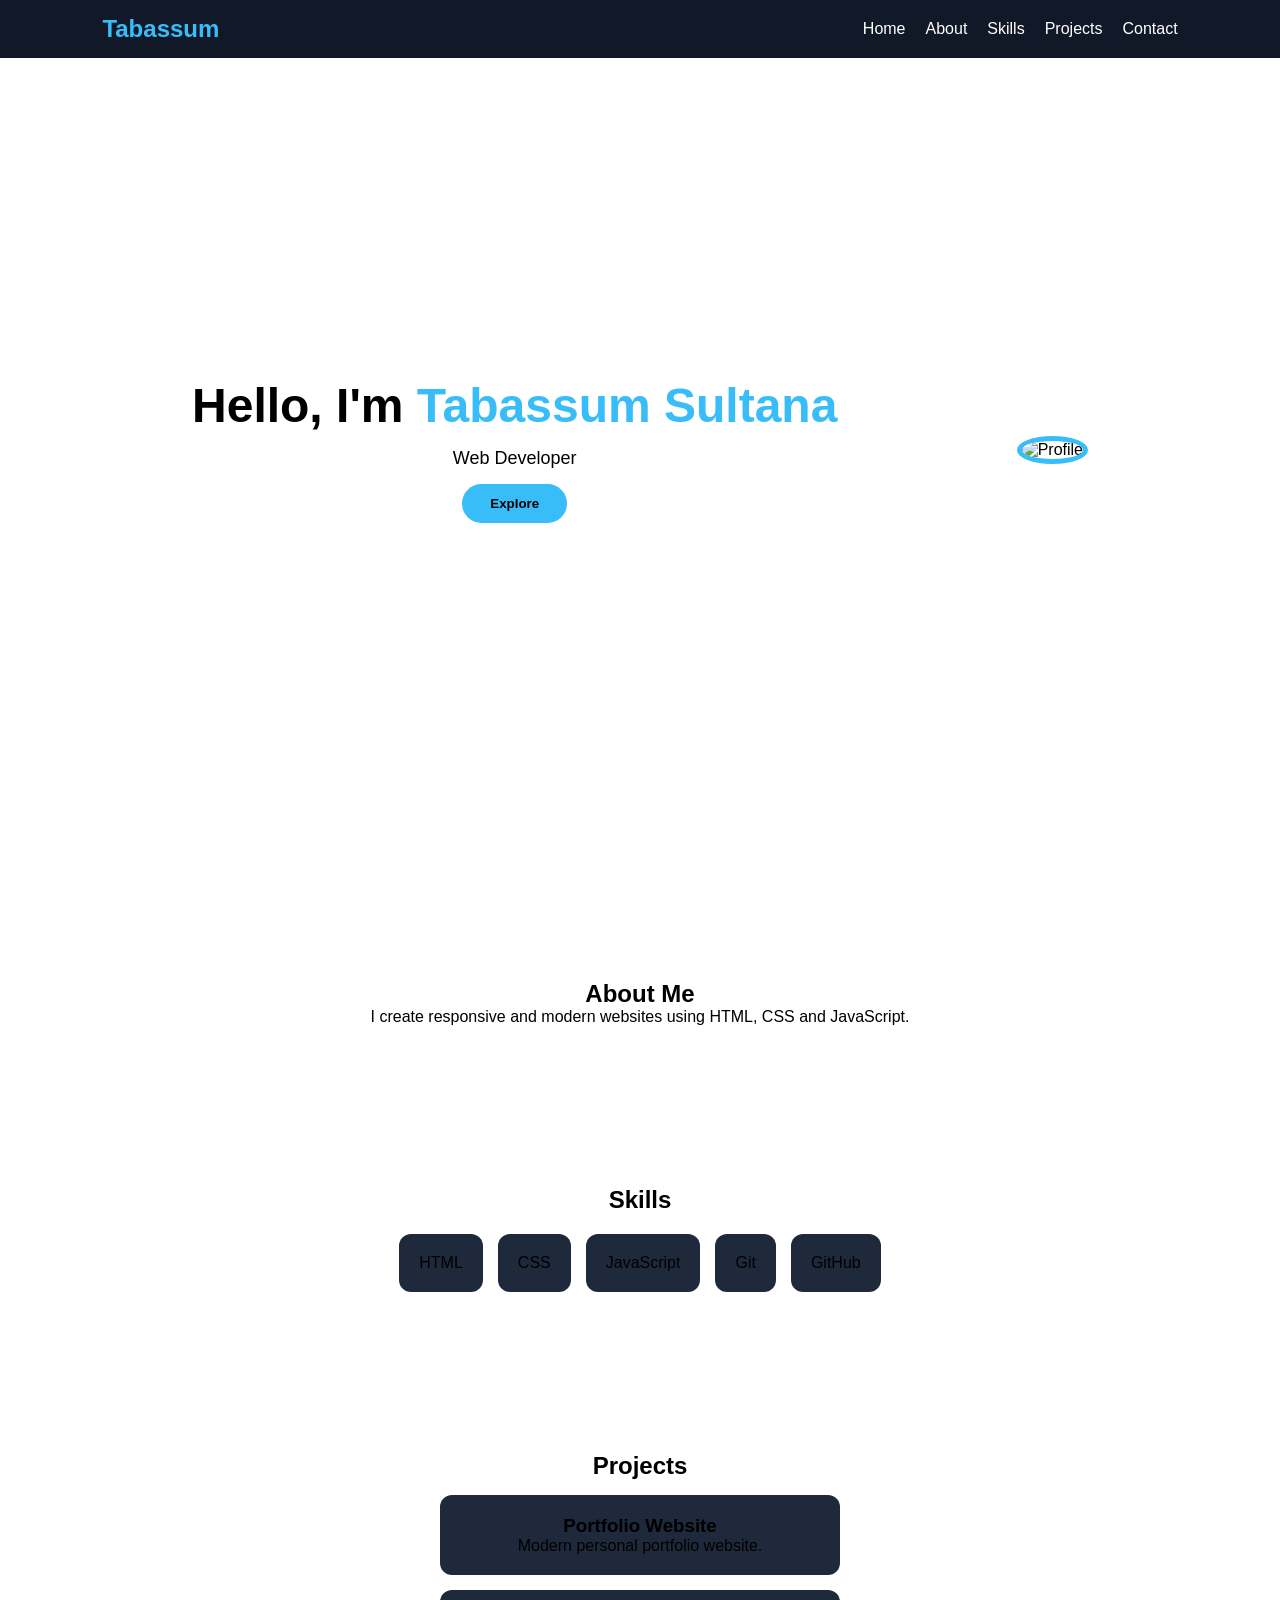
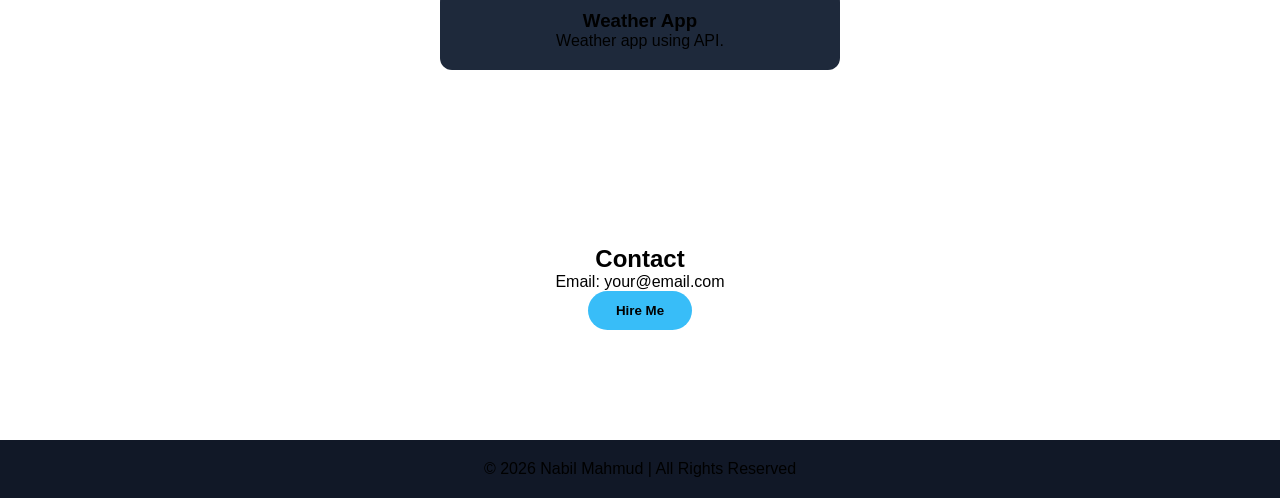
==== index.html @ b13ef78a "change background and name" ====
<!DOCTYPE html>
<html lang="en">
<head>
<meta charset="UTF-8">
<meta name="viewport" content="width=device-width, initial-scale=1.0">
<title>Tabassum Portfolio</title>
<link rel="stylesheet" href="style.css">
</head>
<body>

<header>
<nav>
<h2>Tabassum</h2>
<ul>
<li><a href="#home">Home</a></li>
<li><a href="#about">About</a></li>
<li><a href="#skills">Skills</a></li>
<li><a href="#projects">Projects</a></li>
<li><a href="#contact">Contact</a></li>
</ul>
</nav>
</header>

<section id="home" class="hero">
<div class="text">
<h1>Hello, I'm <span>Tabassum Sultana</span></h1>
<p> Web Developer</p>
<button onclick="scrollToSection()">Explore</button>
</div>

<div class="image">
<img src="images/profile.jpg" alt="Profile">
</div>
</section>

<section id="about">
<h2>About Me</h2>
<p>I create responsive and modern websites using HTML, CSS and JavaScript.</p>
</section>

<section id="skills">
<h2>Skills</h2>
<div class="cards">
<div>HTML</div>
<div>CSS</div>
<div>JavaScript</div>
<div>Git</div>
<div>GitHub</div>
</div>
</section>

<section id="projects">
<h2>Projects</h2>

<div class="project">
<h3>Portfolio Website</h3>
<p>Modern personal portfolio website.</p>
</div>

<div class="project">
<h3>Weather App</h3>
<p>Weather app using API.</p>
</div>

</section>

<section id="contact">
<h2>Contact</h2>
<p>Email: your@email.com</p>
<button onclick="showMessage()">Hire Me</button>
</section>

<footer>
<p>© 2026 Tabassum Sulatna</p>
</footer>

<script src="script.js"></script>

</body>
</html>
---- style.css ----
*{
margin:0;
padding:0;
box-sizing:border-box;
font-family:'Poppins',sans-serif;
scroll-behavior:smooth;
}

body{
body{
    margin:0;
    font-family:'Poppins',sans-serif;
    color:#fff;
    background:linear-gradient(-45deg,#0f172a,#1e3a8a,#7c3aed,#06b6d4,#0f172a);
    background-size:400% 400%;
    animation:bgMove 12s ease infinite;
}

@keyframes bgMove{
    0%{
        background-position:0% 50%;
    }
    50%{
        background-position:100% 50%;
    }
    100%{
        background-position:0% 50%;
    }
}
}

header{
position:fixed;
top:0;
width:100%;
background:#111827;
padding:15px 8%;
}

nav{
display:flex;
justify-content:space-between;
align-items:center;
}

nav h2{
color:#38bdf8;
}

nav ul{
display:flex;
list-style:none;
gap:20px;
}

nav a{
color:white;
text-decoration:none;
transition:.3s;
}

nav a:hover{
color:#38bdf8;
}

.hero{
min-height:100vh;
display:flex;
justify-content:space-around;
align-items:center;
padding:100px 8%;
}

.text h1{
font-size:48px;
}

.text span{
color:#38bdf8;
}

.text p{
margin:15px 0;
font-size:18px;
}

button{
padding:12px 28px;
border:none;
background:#38bdf8;
color:#000;
border-radius:30px;
cursor:pointer;
font-weight:bold;
transition:.3s;
}

button:hover{
transform:scale(1.05);
}

.image img{
width:280px;
border-radius:50%;
border:5px solid #38bdf8;
}

section{
padding:80px 8%;
text-align:center;
}

.cards{
display:flex;
justify-content:center;
gap:15px;
flex-wrap:wrap;
margin-top:20px;
}

.cards div,
.project{
background:#1e293b;
padding:20px;
border-radius:12px;
transition:.3s;
}

.cards div:hover,
.project:hover{
transform:translateY(-8px);
background:#334155;
}

.project{
margin:15px auto;
max-width:400px;
}

footer{
text-align:center;
padding:20px;
background:#111827;
margin-top:30px;
}

@media(max-width:768px){
.hero{
flex-direction:column;
text-align:center;
}

nav{
flex-direction:column;
gap:10px;
}

nav ul{
flex-wrap:wrap;
justify-content:center;
}

.image img{
margin-top:30px;
width:220px;
}
}
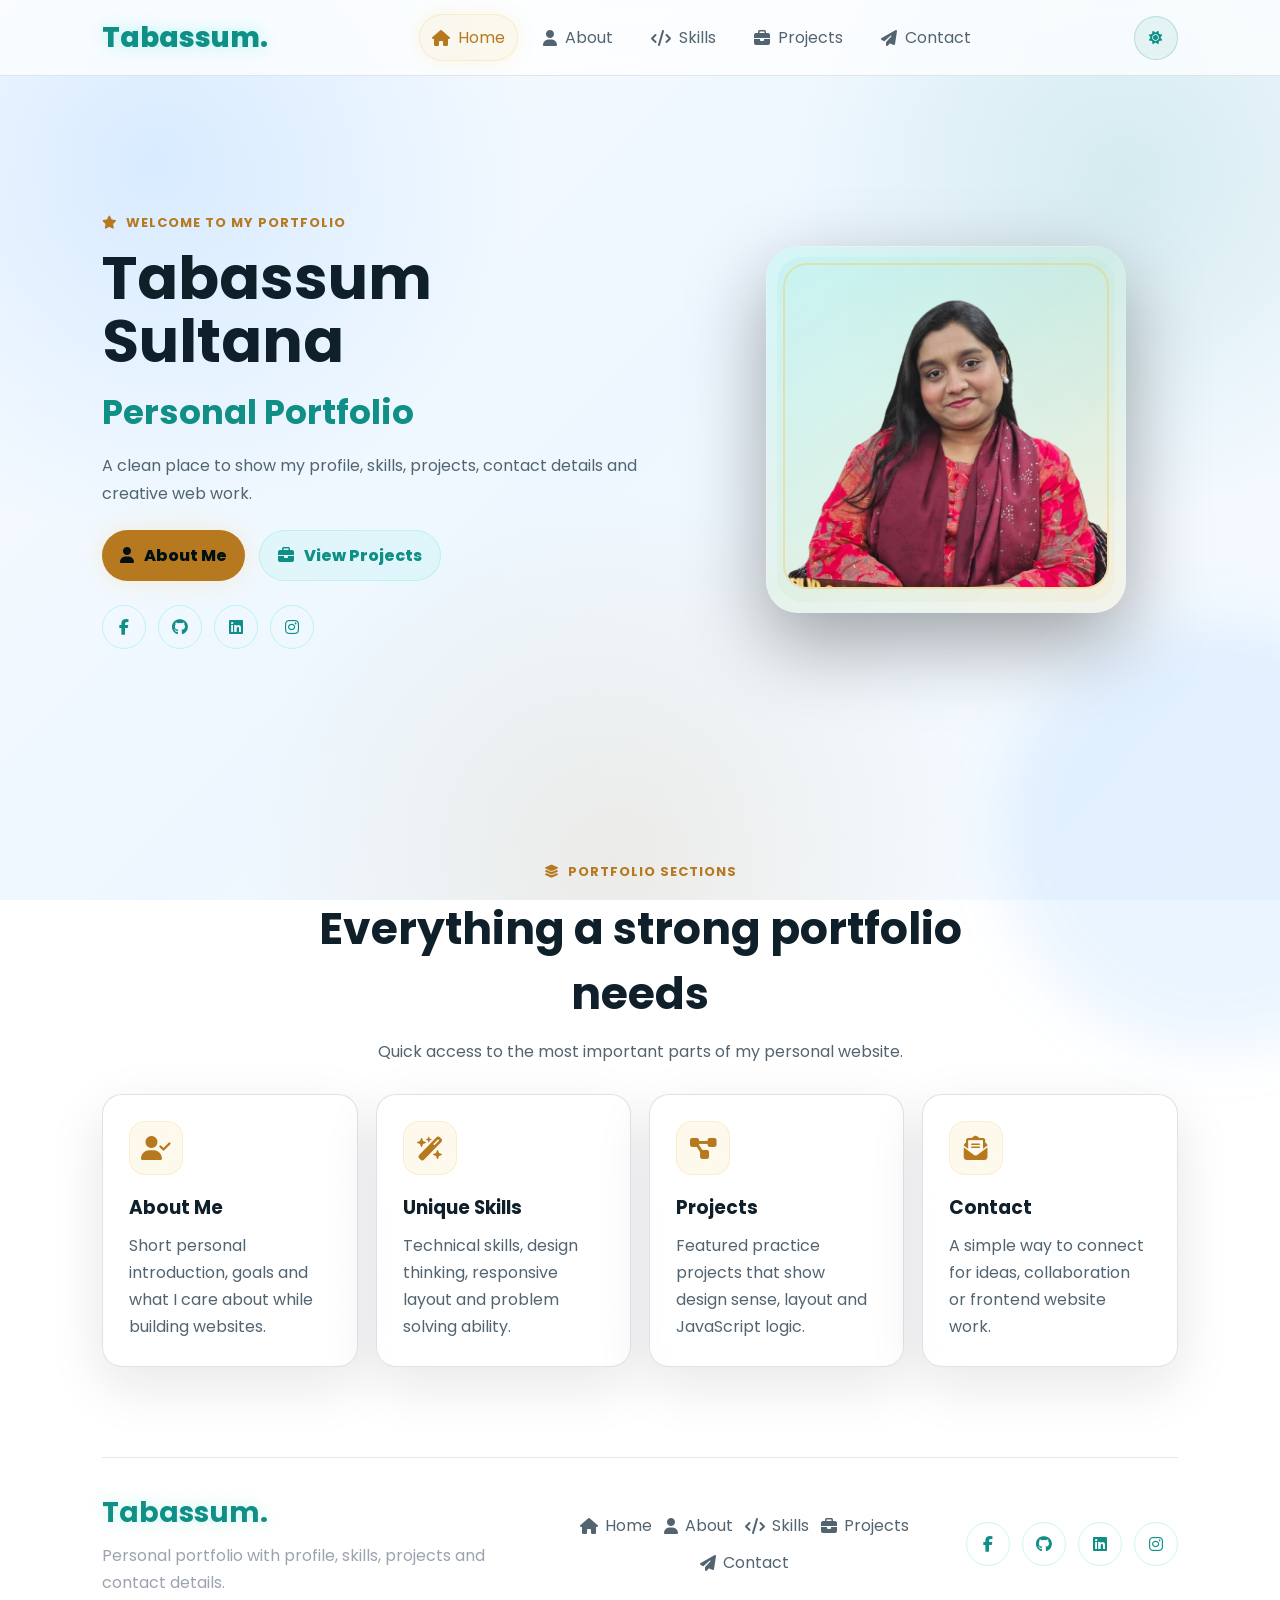
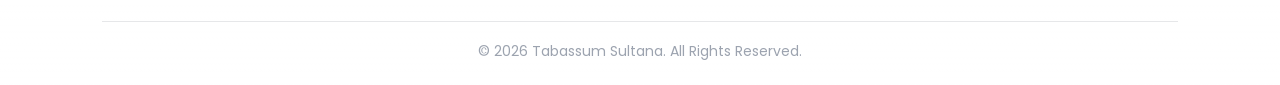
==== commit c96484bb: "change bg,fearure ,icon" ====
--- a/index.html
+++ b/index.html
@@ -3,78 +3,110 @@
 <head>
 <meta charset="UTF-8">
 <meta name="viewport" content="width=device-width, initial-scale=1.0">
-<title>Tabassum Portfolio</title>
+<title>Tabassum Sultana | Home</title>
 <link rel="stylesheet" href="style.css">
+<link rel="preconnect" href="https://fonts.googleapis.com">
+<link href="https://fonts.googleapis.com/css2?family=Poppins:wght@300;400;500;600;700;800&display=swap" rel="stylesheet">
+<link rel="stylesheet" href="https://cdnjs.cloudflare.com/ajax/libs/font-awesome/6.6.0/css/all.min.css">
 </head>
 <body>
-
 <header>
 <nav>
-<h2>Tabassum</h2>
+<a class="logo" href="index.html">Tabassum.</a>
 <ul>
-<li><a href="#home">Home</a></li>
-<li><a href="#about">About</a></li>
-<li><a href="#skills">Skills</a></li>
-<li><a href="#projects">Projects</a></li>
-<li><a href="#contact">Contact</a></li>
+<li><a class="nav-link active" href="index.html"><i class="fa-solid fa-house"></i>Home</a></li>
+<li><a class="nav-link" href="about.html"><i class="fa-solid fa-user"></i>About</a></li>
+<li><a class="nav-link" href="skills.html"><i class="fa-solid fa-code"></i>Skills</a></li>
+<li><a class="nav-link" href="projects.html"><i class="fa-solid fa-briefcase"></i>Projects</a></li>
+<li><a class="nav-link" href="contact.html"><i class="fa-solid fa-paper-plane"></i>Contact</a></li>
 </ul>
+<button class="theme-toggle" type="button" aria-label="Switch color mode" data-theme-toggle>
+<i class="fa-solid fa-moon"></i>
+</button>
 </nav>
 </header>
 
-<section id="home" class="hero">
-<div class="text">
-<h1>Hello, I'm <span>Tabassum Sultana</span></h1>
-<p> Web Developer</p>
-<button onclick="scrollToSection()">Explore</button>
+<main>
+<section class="hero">
+<div class="content" data-reveal>
+<span class="eyebrow"><i class="fa-solid fa-star"></i>Welcome to my portfolio</span>
+<h1>Tabassum Sultana</h1>
+<h2 data-type-text="Personal Portfolio"></h2>
+<p>A clean place to show my profile, skills, projects, contact details and creative web work.</p>
+<div class="actions">
+<a class="btn" href="about.html"><i class="fa-solid fa-user"></i>About Me</a>
+<a class="btn secondary" href="projects.html"><i class="fa-solid fa-briefcase"></i>View Projects</a>
+</div>
+<div class="social-row">
+<a class="icon-btn" href="https://www.facebook.com/share/1QXWCEkzje/" target="_blank" rel="noopener noreferrer"><i class="fab fa-facebook-f"></i></a>
+<a class="icon-btn" href="https://github.com/tabassum-sultana/portfolio" target="_blank" rel="noopener noreferrer"><i class="fab fa-github"></i></a>
+<a class="icon-btn" href="https://www.linkedin.com/in/tabassum-sultana-5222b7308?utm_source=share_via&utm_content=profile&utm_medium=member_android" target="_blank" rel="noopener noreferrer"><i class="fab fa-linkedin"></i></a>
+<a class="icon-btn" href="https://www.instagram.com/tabassumsultana320?igsh=a2ZwYTFmMGZiYm00" target="_blank" rel="noopener noreferrer"><i class="fab fa-instagram"></i></a>
+</div>
 </div>
 
-<div class="image">
-<img src="images/profile.jpg" alt="Profile">
+<div class="portrait-card" data-reveal>
+<img src="assets/heroimage.png" alt="Tabassum Sultana">
 </div>
 </section>
 
-<section id="about">
-<h2>About Me</h2>
-<p>I create responsive and modern websites using HTML, CSS and JavaScript.</p>
-</section>
+<section class="portfolio-needs">
+<div class="section-heading" data-reveal>
+<span class="eyebrow"><i class="fa-solid fa-layer-group"></i>Portfolio Sections</span>
+<h2>Everything a strong portfolio needs</h2>
+<p>Quick access to the most important parts of my personal website.</p>
+</div>
 
-<section id="skills">
-<h2>Skills</h2>
-<div class="cards">
-<div>HTML</div>
-<div>CSS</div>
-<div>JavaScript</div>
-<div>Git</div>
-<div>GitHub</div>
+<div class="portfolio-grid">
+<a class="portfolio-tile" href="about.html" data-reveal>
+<i class="fa-solid fa-user-check"></i>
+<h3>About Me</h3>
+<p>Short personal introduction, goals and what I care about while building websites.</p>
+</a>
+<a class="portfolio-tile" href="skills.html" data-reveal>
+<i class="fa-solid fa-wand-magic-sparkles"></i>
+<h3>Unique Skills</h3>
+<p>Technical skills, design thinking, responsive layout and problem solving ability.</p>
+</a>
+<a class="portfolio-tile" href="projects.html" data-reveal>
+<i class="fa-solid fa-diagram-project"></i>
+<h3>Projects</h3>
+<p>Featured practice projects that show design sense, layout and JavaScript logic.</p>
+</a>
+<a class="portfolio-tile" href="contact.html" data-reveal>
+<i class="fa-solid fa-envelope-open-text"></i>
+<h3>Contact</h3>
+<p>A simple way to connect for ideas, collaboration or frontend website work.</p>
+</a>
 </div>
 </section>
-
-<section id="projects">
-<h2>Projects</h2>
-
-<div class="project">
-<h3>Portfolio Website</h3>
-<p>Modern personal portfolio website.</p>
-</div>
-
-<div class="project">
-<h3>Weather App</h3>
-<p>Weather app using API.</p>
-</div>
-
-</section>
-
-<section id="contact">
-<h2>Contact</h2>
-<p>Email: your@email.com</p>
-<button onclick="showMessage()">Hire Me</button>
-</section>
+</main>
 
 <footer>
-<p>© 2026 Tabassum Sulatna</p>
+<div class="footer-content">
+<div class="footer-brand">
+<h3>Tabassum.</h3>
+<p>Personal portfolio with profile, skills, projects and contact details.</p>
+</div>
+<div class="footer-links">
+<a href="index.html"><i class="fa-solid fa-house"></i>Home</a>
+<a href="about.html"><i class="fa-solid fa-user"></i>About</a>
+<a href="skills.html"><i class="fa-solid fa-code"></i>Skills</a>
+<a href="projects.html"><i class="fa-solid fa-briefcase"></i>Projects</a>
+<a href="contact.html"><i class="fa-solid fa-paper-plane"></i>Contact</a>
+</div>
+<div class="footer-social">
+<a class="icon-btn" href="https://www.facebook.com/share/1QXWCEkzje/" target="_blank" rel="noopener noreferrer"><i class="fab fa-facebook-f"></i></a>
+<a class="icon-btn" href="https://github.com/tabassum-sultana/portfolio" target="_blank" rel="noopener noreferrer"><i class="fab fa-github"></i></a>
+<a class="icon-btn" href="https://www.linkedin.com/in/tabassum-sultana-5222b7308?utm_source=share_via&utm_content=profile&utm_medium=member_android" target="_blank" rel="noopener noreferrer"><i class="fab fa-linkedin"></i></a>
+<a class="icon-btn" href="https://www.instagram.com/tabassumsultana320?igsh=a2ZwYTFmMGZiYm00" target="_blank" rel="noopener noreferrer"><i class="fab fa-instagram"></i></a>
+</div>
+</div>
+<div class="footer-bottom">
+<p>&copy; 2026 Tabassum Sultana. All Rights Reserved.</p>
+</div>
 </footer>
 
 <script src="script.js"></script>
-
 </body>
-</html>+</html>
--- a/style.css
+++ b/style.css
@@ -1,167 +1,1153 @@
 *{
-margin:0;
-padding:0;
-box-sizing:border-box;
-font-family:'Poppins',sans-serif;
-scroll-behavior:smooth;
+    margin:0;
+    padding:0;
+    box-sizing:border-box;
+    font-family:"Poppins",sans-serif;
+}
+
+:root{
+    --bg:#f7fbff;
+    --panel:rgba(15,23,42,.055);
+    --panel-strong:rgba(15,23,42,.08);
+    --line:rgba(15,23,42,.12);
+    --text:#10202a;
+    --muted:#536471;
+    --cyan:#0f8f86;
+    --green:#b7791f;
+    --violet:#64748b;
+}
+
+body.dark-mode{
+    --bg:#04110b;
+    --panel:rgba(255,255,255,.08);
+    --panel-strong:rgba(255,255,255,.12);
+    --line:rgba(255,255,255,.12);
+    --text:#ffffff;
+    --muted:#cbd5e1;
+    --cyan:#7ddf9a;
+    --green:#c7f464;
+    --violet:#8fb8a0;
+}
+
+html{
+    scroll-behavior:smooth;
 }
 
 body{
-body{
-    margin:0;
-    font-family:'Poppins',sans-serif;
-    color:#fff;
-    background:linear-gradient(-45deg,#0f172a,#1e3a8a,#7c3aed,#06b6d4,#0f172a);
-    background-size:400% 400%;
-    animation:bgMove 12s ease infinite;
-}
-
-@keyframes bgMove{
-    0%{
-        background-position:0% 50%;
-    }
-    50%{
-        background-position:100% 50%;
-    }
-    100%{
-        background-position:0% 50%;
-    }
-}
+    min-height:100vh;
+    color:var(--text);
+    background:
+    radial-gradient(circle at 12% 18%, rgba(64,156,255,.16), transparent 28%),
+    radial-gradient(circle at 88% 20%, rgba(15,143,134,.12), transparent 25%),
+    radial-gradient(circle at 48% 96%, rgba(183,121,31,.10), transparent 34%),
+    linear-gradient(135deg,#f8fbff 0%,#eef7ff 48%,#f7fbff 100%);
+    background-attachment:fixed;
+    overflow-x:hidden;
+}
+
+body.dark-mode{
+    background:
+    radial-gradient(circle at 12% 18%, rgba(125,223,154,.18), transparent 28%),
+    radial-gradient(circle at 88% 20%, rgba(199,244,100,.12), transparent 25%),
+    radial-gradient(circle at 50% 98%, rgba(25,80,45,.34), transparent 38%),
+    linear-gradient(135deg,#020805 0%,#07170d 48%,#03100a 100%);
+}
+
+body::before{
+    content:"";
+    position:fixed;
+    inset:0;
+    pointer-events:none;
+    z-index:0;
+    background:
+    linear-gradient(120deg, rgba(255,255,255,.05) 0 1px, transparent 1px 120px),
+    linear-gradient(30deg, rgba(255,255,255,.035) 0 1px, transparent 1px 110px);
+    mask-image:linear-gradient(to bottom, rgba(0,0,0,.9), transparent 88%);
+}
+
+body::before{
+    background:
+    linear-gradient(120deg, rgba(15,23,42,.05) 0 1px, transparent 1px 120px),
+    linear-gradient(30deg, rgba(15,23,42,.035) 0 1px, transparent 1px 110px);
+}
+
+body.dark-mode::before{
+    background:
+    linear-gradient(120deg, rgba(255,255,255,.05) 0 1px, transparent 1px 120px),
+    linear-gradient(30deg, rgba(255,255,255,.035) 0 1px, transparent 1px 110px);
+}
+
+body::after{
+    content:"";
+    position:fixed;
+    right:-150px;
+    bottom:-150px;
+    width:430px;
+    height:430px;
+    border-radius:50%;
+    pointer-events:none;
+    z-index:0;
+    background:rgba(64,156,255,.10);
+    filter:blur(28px);
+}
+
+body.dark-mode::after{
+    background:rgba(125,223,154,.10);
+}
+
+header,
+main,
+footer{
+    position:relative;
+    z-index:1;
 }
 
 header{
-position:fixed;
-top:0;
-width:100%;
-background:#111827;
-padding:15px 8%;
+    position:fixed;
+    top:0;
+    left:0;
+    width:100%;
+    padding:14px 8%;
+    background:rgba(255,255,255,.72);
+    border-bottom:1px solid rgba(15,23,42,.10);
+    backdrop-filter:blur(16px);
+    z-index:1000;
+}
+
+body.dark-mode header{
+    background:rgba(2,8,5,.72);
+    border-bottom-color:rgba(125,223,154,.12);
 }
 
 nav{
-display:flex;
-justify-content:space-between;
-align-items:center;
-}
-
-nav h2{
-color:#38bdf8;
+    display:flex;
+    justify-content:space-between;
+    align-items:center;
+    gap:22px;
+}
+
+.logo{
+    color:var(--cyan);
+    font-size:28px;
+    font-weight:800;
+    text-decoration:none;
+    text-shadow:0 0 15px rgba(94,234,212,.45);
 }
 
 nav ul{
-display:flex;
-list-style:none;
-gap:20px;
+    display:flex;
+    gap:12px;
+    list-style:none;
+}
+
+.theme-toggle{
+    width:44px;
+    height:44px;
+    display:inline-flex;
+    align-items:center;
+    justify-content:center;
+    flex:0 0 44px;
+    border-radius:50%;
+    color:var(--green);
+    background:rgba(244,201,93,.10);
+    border:1px solid rgba(244,201,93,.28);
+    cursor:pointer;
+    transition:.3s;
+}
+
+.theme-toggle:hover{
+    transform:translateY(-2px);
+    color:#001015;
+    background:var(--green);
+}
+
+body .theme-toggle{
+    color:var(--cyan);
+    background:rgba(15,143,134,.08);
+    border-color:rgba(15,143,134,.22);
 }
 
 nav a{
-color:white;
-text-decoration:none;
-transition:.3s;
-}
-
-nav a:hover{
-color:#38bdf8;
+    color:var(--text);
+    text-decoration:none;
+}
+
+.nav-link{
+    display:inline-flex;
+    align-items:center;
+    gap:8px;
+    padding:10px 12px;
+    border-radius:999px;
+    color:var(--muted);
+    border:1px solid transparent;
+    transition:.3s;
+}
+
+.nav-link:hover,
+.nav-link.active{
+    color:var(--green);
+    background:rgba(244,201,93,.10);
+    border-color:rgba(244,201,93,.28);
+    box-shadow:0 0 18px rgba(244,201,93,.16);
+}
+
+section{
+    padding:90px 8%;
 }
 
 .hero{
-min-height:100vh;
-display:flex;
-justify-content:space-around;
-align-items:center;
-padding:100px 8%;
-}
-
-.text h1{
-font-size:48px;
-}
-
-.text span{
-color:#38bdf8;
-}
-
-.text p{
-margin:15px 0;
-font-size:18px;
-}
-
-button{
-padding:12px 28px;
-border:none;
-background:#38bdf8;
-color:#000;
-border-radius:30px;
-cursor:pointer;
-font-weight:bold;
-transition:.3s;
-}
-
-button:hover{
-transform:scale(1.05);
-}
-
-.image img{
-width:280px;
-border-radius:50%;
-border:5px solid #38bdf8;
-}
-
-section{
-padding:80px 8%;
-text-align:center;
-}
-
-.cards{
-display:flex;
-justify-content:center;
-gap:15px;
-flex-wrap:wrap;
-margin-top:20px;
-}
-
-.cards div,
+    min-height:92vh;
+    display:grid;
+    grid-template-columns:1.1fr .9fr;
+    align-items:center;
+    gap:44px;
+    padding-top:120px;
+}
+
+.about-hero{
+    min-height:82vh;
+    display:grid;
+    grid-template-columns:1.05fr .95fr;
+    align-items:center;
+    gap:44px;
+    padding-top:125px;
+    padding-bottom:55px;
+}
+
+.about-hero-simple{
+    grid-template-columns:1fr;
+    min-height:auto;
+    padding-bottom:35px;
+}
+
+.about-intro{
+    max-width:820px;
+    margin:auto;
+    text-align:center;
+}
+
+.about-intro .actions{
+    justify-content:center;
+}
+
+.eyebrow{
+    display:inline-flex;
+    align-items:center;
+    gap:8px;
+    color:var(--green);
+    font-weight:700;
+    letter-spacing:1px;
+    text-transform:uppercase;
+    font-size:13px;
+    margin-bottom:14px;
+}
+
+.content h1,
+.page-hero h1{
+    font-size:clamp(38px,6vw,60px);
+    line-height:1.05;
+    margin-bottom:14px;
+}
+
+.content h2{
+    min-height:34px;
+    color:var(--cyan);
+    margin-bottom:14px;
+    font-size:clamp(24px,3vw,34px);
+}
+
+.section-heading{
+    max-width:720px;
+    margin:0 auto 28px;
+    text-align:center;
+}
+
+.section-heading h2{
+    font-size:clamp(30px,5vw,44px);
+    margin-bottom:12px;
+}
+
+.section-heading p{
+    color:var(--muted);
+    line-height:1.75;
+}
+
+.content p,
+.page-hero p,
+.panel p,
+.project p,
+.skill-card p,
+.contact-text{
+    color:var(--muted);
+    line-height:1.75;
+}
+
+.actions{
+    display:flex;
+    gap:14px;
+    flex-wrap:wrap;
+    margin-top:22px;
+}
+
+.btn{
+    display:inline-flex;
+    align-items:center;
+    justify-content:center;
+    gap:10px;
+    padding:12px 18px;
+    border-radius:999px;
+    color:#001015;
+    background:var(--green);
+    font-weight:800;
+    text-decoration:none;
+    box-shadow:0 0 22px rgba(244,201,93,.25);
+    transition:.3s;
+}
+
+.btn.secondary{
+    color:var(--cyan);
+    background:rgba(94,234,212,.10);
+    border:1px solid rgba(94,234,212,.30);
+    box-shadow:none;
+}
+
+.btn:hover{
+    transform:translateY(-4px);
+    box-shadow:0 0 26px rgba(94,234,212,.24);
+}
+
+.social-row{
+    display:flex;
+    gap:12px;
+    margin-top:24px;
+}
+
+.icon-btn{
+    width:44px;
+    height:44px;
+    display:inline-flex;
+    align-items:center;
+    justify-content:center;
+    border-radius:50%;
+    color:var(--cyan);
+    border:1px solid rgba(94,234,212,.35);
+    text-decoration:none;
+    transition:.3s;
+}
+
+.icon-btn:hover{
+    color:#001015;
+    background:var(--cyan);
+    box-shadow:0 0 20px rgba(94,234,212,.28);
+}
+
+.portrait-card{
+    justify-self:center;
+    position:relative;
+    width:min(360px,82vw);
+    aspect-ratio:1;
+    border-radius:32px;
+    padding:16px;
+    background:
+    linear-gradient(145deg, rgba(94,234,212,.18), rgba(244,201,93,.13)),
+    rgba(255,255,255,.07);
+    border:1px solid rgba(255,255,255,.14);
+    box-shadow:0 30px 80px rgba(0,0,0,.35);
+}
+
+.portrait-card::before{
+    content:"";
+    position:absolute;
+    inset:10px;
+    border-radius:26px;
+    background:linear-gradient(145deg, rgba(94,234,212,.12), rgba(244,201,93,.09));
+    z-index:-1;
+}
+
+.portrait-card img{
+    width:100%;
+    height:100%;
+    object-fit:cover;
+    border-radius:24px;
+    border:2px solid rgba(244,201,93,.42);
+}
+
+.about-photo-card{
+    justify-self:center;
+    width:min(330px,78vw);
+    aspect-ratio:1;
+    padding:14px;
+    border-radius:30px;
+    background:
+    radial-gradient(circle at top right, rgba(64,156,255,.14), transparent 34%),
+    linear-gradient(145deg, rgba(255,255,255,.42), rgba(255,255,255,.16));
+    border:1px solid var(--line);
+    box-shadow:0 24px 70px rgba(15,23,42,.14);
+}
+
+body.dark-mode .about-photo-card{
+    background:
+    radial-gradient(circle at top right, rgba(125,223,154,.13), transparent 34%),
+    linear-gradient(145deg, rgba(255,255,255,.08), rgba(255,255,255,.035));
+    box-shadow:0 24px 70px rgba(0,0,0,.28);
+}
+
+.about-photo-card img{
+    width:100%;
+    height:100%;
+    object-fit:cover;
+    border-radius:22px;
+    border:2px solid rgba(15,143,134,.28);
+}
+
+body.dark-mode .about-photo-card img{
+    border-color:rgba(125,223,154,.34);
+}
+
+.page-hero{
+    min-height:auto;
+    padding-top:130px;
+    padding-bottom:36px;
+    display:flex;
+    flex-direction:column;
+    justify-content:center;
+    align-items:center;
+    text-align:center;
+}
+
+.page-hero .page-icon{
+    width:68px;
+    height:68px;
+    display:inline-flex;
+    align-items:center;
+    justify-content:center;
+    margin-bottom:18px;
+    border-radius:20px;
+    color:var(--green);
+    background:rgba(244,201,93,.11);
+    border:1px solid rgba(244,201,93,.25);
+    font-size:28px;
+}
+
+.page-hero h1{
+    color:var(--cyan);
+}
+
+.page-section{
+    min-height:38vh;
+    padding-top:36px;
+}
+
+.panel,
+.skill-card,
+.project,
+.contact-info,
+.contact-form{
+    background:linear-gradient(145deg, rgba(255,255,255,.105), rgba(255,255,255,.045));
+    border:1px solid var(--line);
+    border-radius:18px;
+    backdrop-filter:blur(12px);
+    box-shadow:0 18px 60px rgba(0,0,0,.18);
+}
+
+body .panel,
+body .skill-card,
+body .project,
+body .contact-info,
+body .contact-form,
+body .portfolio-tile,
+body .card{
+    background:linear-gradient(145deg, rgba(255,255,255,.82), rgba(255,255,255,.56));
+    box-shadow:0 18px 55px rgba(15,23,42,.10);
+}
+
+body.dark-mode .panel,
+body.dark-mode .skill-card,
+body.dark-mode .project,
+body.dark-mode .contact-info,
+body.dark-mode .contact-form,
+body.dark-mode .portfolio-tile,
+body.dark-mode .card{
+    background:
+    radial-gradient(circle at top right, rgba(125,223,154,.08), transparent 34%),
+    linear-gradient(145deg, rgba(255,255,255,.075), rgba(255,255,255,.035));
+    box-shadow:0 18px 60px rgba(0,0,0,.26);
+}
+
+.about-grid{
+    display:grid;
+    grid-template-columns:1.1fr .9fr;
+    gap:24px;
+    align-items:stretch;
+}
+
+.panel{
+    padding:30px;
+}
+
+.panel h2{
+    color:var(--cyan);
+    margin-bottom:14px;
+}
+
+.about-details{
+    padding-top:20px;
+}
+
+.about-panel{
+    position:relative;
+    overflow:hidden;
+}
+
+.panel-icon{
+    width:48px;
+    height:48px;
+    display:inline-flex;
+    align-items:center;
+    justify-content:center;
+    margin-bottom:16px;
+    border-radius:15px;
+    color:var(--green);
+    background:rgba(183,121,31,.10);
+    border:1px solid rgba(183,121,31,.18);
+}
+
+body.dark-mode .panel-icon{
+    background:rgba(199,244,100,.10);
+    border-color:rgba(199,244,100,.20);
+}
+
+.mini-list{
+    display:grid;
+    gap:14px;
+    margin-top:20px;
+}
+
+.mini-list span{
+    display:flex;
+    align-items:center;
+    gap:12px;
+    color:var(--muted);
+}
+
+.mini-list i{
+    color:var(--green);
+}
+
+.cards,
+.project-box,
+.skill-grid,
+.portfolio-grid{
+    display:grid;
+    grid-template-columns:repeat(auto-fit,minmax(230px,1fr));
+    gap:18px;
+}
+
+.portfolio-needs{
+    padding-top:30px;
+}
+
+.portfolio-tile{
+    min-height:230px;
+    display:flex;
+    flex-direction:column;
+    justify-content:space-between;
+    padding:26px;
+    color:var(--text);
+    text-decoration:none;
+    border-radius:20px;
+    background:
+    radial-gradient(circle at top right, rgba(94,234,212,.12), transparent 34%),
+    linear-gradient(145deg, rgba(255,255,255,.1), rgba(255,255,255,.045));
+    border:1px solid var(--line);
+    backdrop-filter:blur(12px);
+    transition:.3s;
+}
+
+.portfolio-tile i{
+    width:54px;
+    height:54px;
+    display:inline-flex;
+    align-items:center;
+    justify-content:center;
+    border-radius:16px;
+    color:var(--green);
+    background:rgba(244,201,93,.11);
+    border:1px solid rgba(244,201,93,.24);
+    font-size:24px;
+    margin-bottom:18px;
+}
+
+.portfolio-tile h3{
+    margin-bottom:10px;
+}
+
+.portfolio-tile p{
+    color:var(--muted);
+    line-height:1.7;
+}
+
+.portfolio-tile:hover{
+    transform:translateY(-8px);
+    border-color:rgba(244,201,93,.35);
+    box-shadow:0 0 24px rgba(94,234,212,.18);
+}
+
+.card,
 .project{
-background:#1e293b;
-padding:20px;
-border-radius:12px;
-transition:.3s;
-}
-
-.cards div:hover,
-.project:hover{
-transform:translateY(-8px);
-background:#334155;
-}
-
-.project{
-margin:15px auto;
-max-width:400px;
+    padding:26px;
+    transition:.3s;
+}
+
+.card{
+    text-align:center;
+    background:var(--panel);
+    border:1px solid var(--line);
+    border-radius:18px;
+}
+
+.card i,
+.project i{
+    color:var(--green);
+    font-size:26px;
+    margin-bottom:14px;
+}
+
+.card:hover,
+.project:hover,
+.skill-card:hover{
+    transform:translateY(-8px);
+    border-color:rgba(244,201,93,.35);
+    box-shadow:0 0 24px rgba(94,234,212,.18);
+}
+
+.skill-showcase{
+    display:grid;
+    grid-template-columns:1fr;
+    gap:18px;
+}
+
+.skill-card{
+    padding:22px;
+    transition:.3s;
+    overflow:hidden;
+}
+
+.featured-skill{
+    display:flex;
+    flex-direction:column;
+    justify-content:flex-start;
+    min-height:auto;
+    background:
+    radial-gradient(circle at top right, rgba(244,201,93,.14), transparent 34%),
+    linear-gradient(145deg, rgba(94,234,212,.12), rgba(255,255,255,.05));
+}
+
+.skill-icon{
+    width:52px;
+    height:52px;
+    display:inline-flex;
+    align-items:center;
+    justify-content:center;
+    margin-bottom:16px;
+    border-radius:14px;
+    color:var(--cyan);
+    background:rgba(94,234,212,.11);
+    border:1px solid rgba(94,234,212,.24);
+    font-size:25px;
+}
+
+.skill-tag{
+    color:var(--green);
+    font-size:13px;
+    font-weight:700;
+    letter-spacing:1px;
+    text-transform:uppercase;
+    margin-bottom:8px;
+}
+
+.skill-card h2,
+.skill-card h3,
+.project h3{
+    margin-bottom:12px;
+}
+
+.skill-stats{
+    display:flex;
+    flex-wrap:wrap;
+    gap:10px;
+    margin-top:22px;
+}
+
+.skill-stats span{
+    padding:8px 12px;
+    border-radius:999px;
+    color:#001015;
+    background:var(--green);
+    font-size:13px;
+    font-weight:700;
+}
+
+.skill-bar{
+    height:8px;
+    margin-top:18px;
+    border-radius:999px;
+    background:rgba(255,255,255,.1);
+    overflow:hidden;
+}
+
+.skill-bar span{
+    display:block;
+    height:100%;
+    border-radius:inherit;
+    background:linear-gradient(90deg,var(--green),var(--cyan));
+    box-shadow:0 0 16px rgba(94,234,212,.24);
+}
+
+.skill-html span{
+    width:92%;
+}
+
+.skill-css span{
+    width:88%;
+}
+
+.skill-js span{
+    width:78%;
+}
+
+.skill-git span{
+    width:74%;
+}
+
+.skill-github span{
+    width:76%;
+}
+
+.skill-responsive span{
+    width:86%;
+}
+
+.skill-ui span{
+    width:82%;
+}
+
+.skill-debug span{
+    width:72%;
+}
+
+.skill-performance span{
+    width:70%;
+}
+
+.skill-accessibility span{
+    width:68%;
+}
+
+.skill-solving span{
+    width:80%;
+}
+
+.skill-presentation span{
+    width:84%;
+}
+
+.contact-wrap{
+    display:grid;
+    grid-template-columns:minmax(260px,.9fr) minmax(280px,1.1fr);
+    gap:26px;
+}
+
+.contact-info,
+.contact-form{
+    padding:28px;
+}
+
+.contact-card{
+    display:flex;
+    align-items:center;
+    gap:15px;
+    padding:16px;
+    margin-top:14px;
+    border-radius:14px;
+    background:rgba(255,255,255,.07);
+    border:1px solid rgba(255,255,255,.09);
+    transition:.3s;
+}
+
+.contact-card:hover{
+    transform:translateX(6px);
+    border-color:rgba(94,234,212,.34);
+}
+
+.contact-card span{
+    width:44px;
+    height:44px;
+    display:inline-flex;
+    align-items:center;
+    justify-content:center;
+    flex:0 0 44px;
+    border-radius:12px;
+    color:var(--green);
+    background:rgba(244,201,93,.12);
+    border:1px solid rgba(244,201,93,.22);
+}
+
+.contact-card p{
+    color:var(--muted);
+    font-size:14px;
+}
+
+form input,
+form textarea{
+    width:100%;
+    margin:10px 0;
+    padding:15px;
+    border:1px solid rgba(255,255,255,.09);
+    border-radius:12px;
+    outline:none;
+    background:rgba(15,23,42,.72);
+    color:var(--text);
+    transition:.3s;
+}
+
+body form input,
+body form textarea{
+    background:rgba(255,255,255,.72);
+    border-color:rgba(15,23,42,.12);
+    color:var(--text);
+}
+
+body.dark-mode form input,
+body.dark-mode form textarea{
+    background:rgba(15,23,42,.72);
+    border-color:rgba(255,255,255,.09);
+}
+
+form textarea{
+    min-height:150px;
+    resize:vertical;
+}
+
+form input:focus,
+form textarea:focus{
+    border-color:rgba(94,234,212,.55);
+    box-shadow:0 0 0 4px rgba(94,234,212,.09);
+}
+
+form button{
+    width:100%;
+    display:flex;
+    align-items:center;
+    justify-content:center;
+    gap:10px;
+    padding:15px;
+    border:none;
+    border-radius:12px;
+    color:#001015;
+    background:var(--cyan);
+    font-size:16px;
+    font-weight:800;
+    cursor:pointer;
+    transition:.3s;
+}
+
+form button:hover{
+    background:var(--green);
+    box-shadow:0 0 20px rgba(244,201,93,.22);
 }
 
 footer{
-text-align:center;
-padding:20px;
-background:#111827;
-margin-top:30px;
-}
-
-@media(max-width:768px){
-.hero{
-flex-direction:column;
-text-align:center;
-}
-
-nav{
-flex-direction:column;
-gap:10px;
-}
-
-nav ul{
-flex-wrap:wrap;
-justify-content:center;
-}
-
-.image img{
-margin-top:30px;
-width:220px;
-}
-}+    padding:0 8% 22px;
+    background:linear-gradient(180deg, rgba(255,255,255,.10), rgba(255,255,255,.86));
+}
+
+body.dark-mode footer{
+    background:linear-gradient(180deg, rgba(2,8,5,.08), rgba(2,8,5,.94));
+}
+
+body .footer-content,
+body .footer-bottom{
+    border-color:rgba(15,23,42,.10);
+}
+
+body.dark-mode .footer-content,
+body.dark-mode .footer-bottom{
+    border-color:rgba(255,255,255,.10);
+}
+
+.footer-content{
+    display:grid;
+    grid-template-columns:1.1fr 1fr auto;
+    gap:30px;
+    align-items:center;
+    padding:34px 0 24px;
+    border-top:1px solid rgba(255,255,255,.1);
+}
+
+.footer-brand h3{
+    color:var(--cyan);
+    font-size:28px;
+    margin-bottom:8px;
+    text-shadow:0 0 14px rgba(94,234,212,.36);
+}
+
+.footer-brand p,
+.footer-bottom p{
+    color:#9ca3af;
+    line-height:1.7;
+}
+
+.footer-links,
+.footer-social{
+    display:flex;
+    flex-wrap:wrap;
+    gap:12px;
+    justify-content:center;
+}
+
+.footer-links a{
+    display:inline-flex;
+    align-items:center;
+    gap:7px;
+    color:var(--muted);
+    text-decoration:none;
+    transition:.3s;
+}
+
+.footer-links a:hover{
+    color:var(--green);
+}
+
+.footer-social{
+    justify-content:flex-end;
+}
+
+.footer-bottom{
+    text-align:center;
+    padding-top:18px;
+    border-top:1px solid rgba(255,255,255,.08);
+    font-size:14px;
+}
+
+[data-reveal]{
+    opacity:0;
+    transform:translateY(22px);
+    transition:.65s ease;
+}
+
+[data-reveal].show{
+    opacity:1;
+    transform:translateY(0);
+}
+
+@media(max-width:900px){
+    nav{
+        align-items:center;
+        flex-direction:row;
+    }
+
+    nav ul{
+        width:100%;
+        overflow-x:auto;
+        flex-wrap:nowrap;
+        justify-content:flex-start;
+        padding-bottom:4px;
+        scrollbar-width:none;
+    }
+
+    nav ul::-webkit-scrollbar{
+        display:none;
+    }
+
+    .hero,
+    .about-hero,
+    .about-grid,
+    .skill-showcase,
+    .contact-wrap,
+    .footer-content{
+        grid-template-columns:1fr;
+    }
+
+    .hero{
+        text-align:left;
+        min-height:auto;
+        padding-top:130px;
+        gap:30px;
+    }
+
+    .about-hero{
+        text-align:left;
+        min-height:auto;
+        padding-top:130px;
+        gap:30px;
+    }
+
+    .about-hero-simple,
+    .about-intro{
+        text-align:center;
+    }
+
+    .actions,
+    .social-row{
+        justify-content:flex-start;
+    }
+
+    .portrait-card{
+        order:-1;
+        width:min(310px,78vw);
+    }
+
+    .about-photo-card{
+        order:-1;
+        width:min(290px,76vw);
+    }
+
+    .footer-content,
+    .footer-brand{
+        text-align:center;
+    }
+
+    .footer-social{
+        justify-content:center;
+    }
+}
+
+@media(max-width:560px){
+    header{
+        padding:12px 5%;
+    }
+
+    nav{
+        flex-direction:column;
+        align-items:center;
+    }
+
+    section{
+        padding:58px 5%;
+    }
+
+    .logo{
+        font-size:25px;
+    }
+
+    .hero{
+        padding-top:140px;
+        padding-bottom:48px;
+        text-align:center;
+    }
+
+    .about-hero{
+        padding-top:145px;
+        padding-bottom:42px;
+        text-align:center;
+    }
+
+    .content h1,
+    .page-hero h1{
+        font-size:36px;
+    }
+
+    .content h2{
+        min-height:30px;
+        font-size:21px;
+    }
+
+    .content p,
+    .page-hero p{
+        font-size:15px;
+    }
+
+    .page-hero{
+        min-height:auto;
+        padding-top:145px;
+        padding-bottom:30px;
+    }
+
+    .page-hero .page-icon{
+        width:58px;
+        height:58px;
+        border-radius:18px;
+        font-size:24px;
+    }
+
+    .nav-link{
+        gap:6px;
+        font-size:12px;
+        padding:8px 9px;
+        white-space:nowrap;
+    }
+
+    .actions{
+        flex-direction:column;
+        justify-content:center;
+    }
+
+    .btn{
+        width:100%;
+    }
+
+    .portrait-card{
+        width:min(250px,74vw);
+        border-radius:24px;
+        padding:12px;
+    }
+
+    .about-photo-card{
+        width:min(245px,72vw);
+        border-radius:24px;
+        padding:12px;
+    }
+
+    .about-photo-card img{
+        border-radius:18px;
+    }
+
+    .portrait-card::before{
+        inset:8px;
+        border-radius:20px;
+    }
+
+    .portrait-card img{
+        border-radius:18px;
+    }
+
+    .panel,
+    .skill-card,
+    .project,
+    .contact-info,
+    .contact-form{
+        border-radius:15px;
+        padding:20px;
+    }
+
+    .cards,
+    .project-box,
+    .skill-grid,
+    .portfolio-grid{
+        grid-template-columns:1fr;
+    }
+
+    .contact-card{
+        align-items:flex-start;
+        padding:14px;
+    }
+
+    footer{
+        padding:0 5% 18px;
+    }
+
+    .footer-content{
+        gap:22px;
+        padding:28px 0 20px;
+    }
+
+    .footer-links{
+        flex-direction:column;
+        align-items:center;
+    }
+
+    .footer-bottom p{
+        font-size:13px;
+    }
+}
